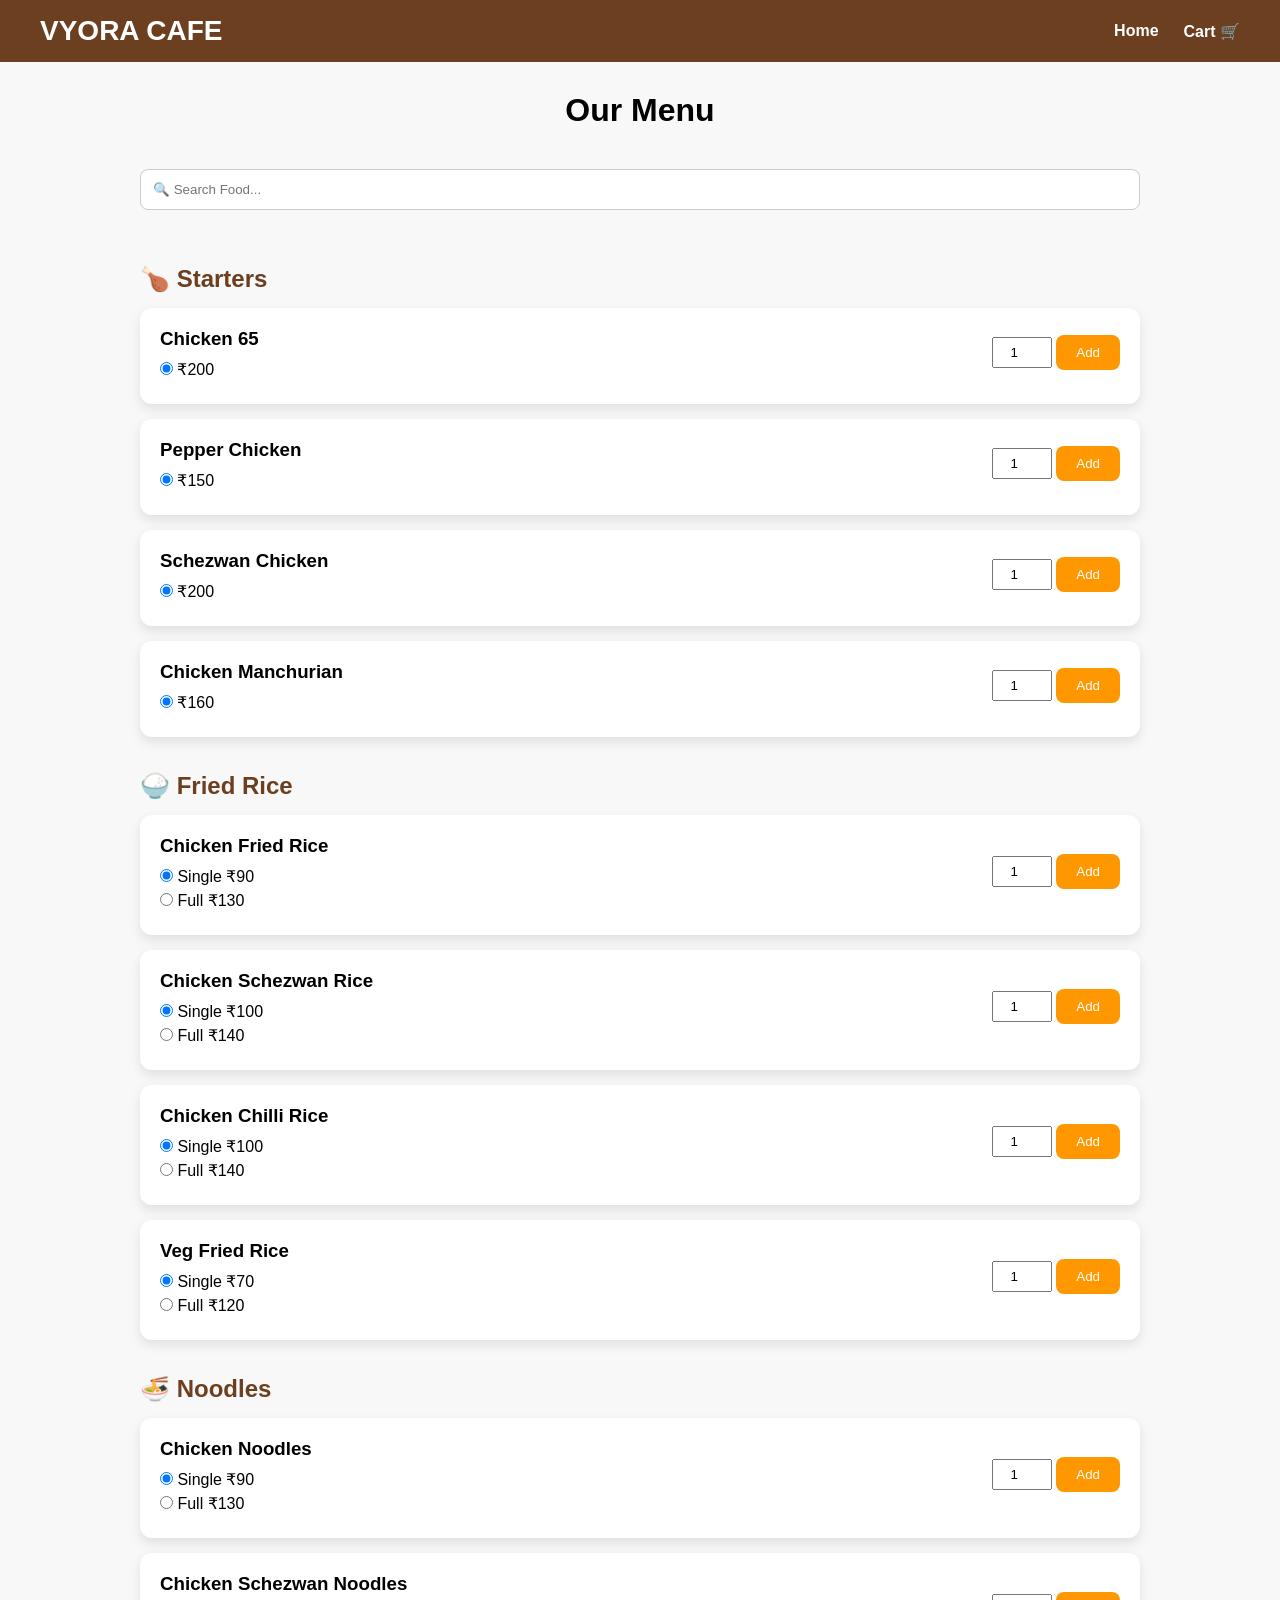
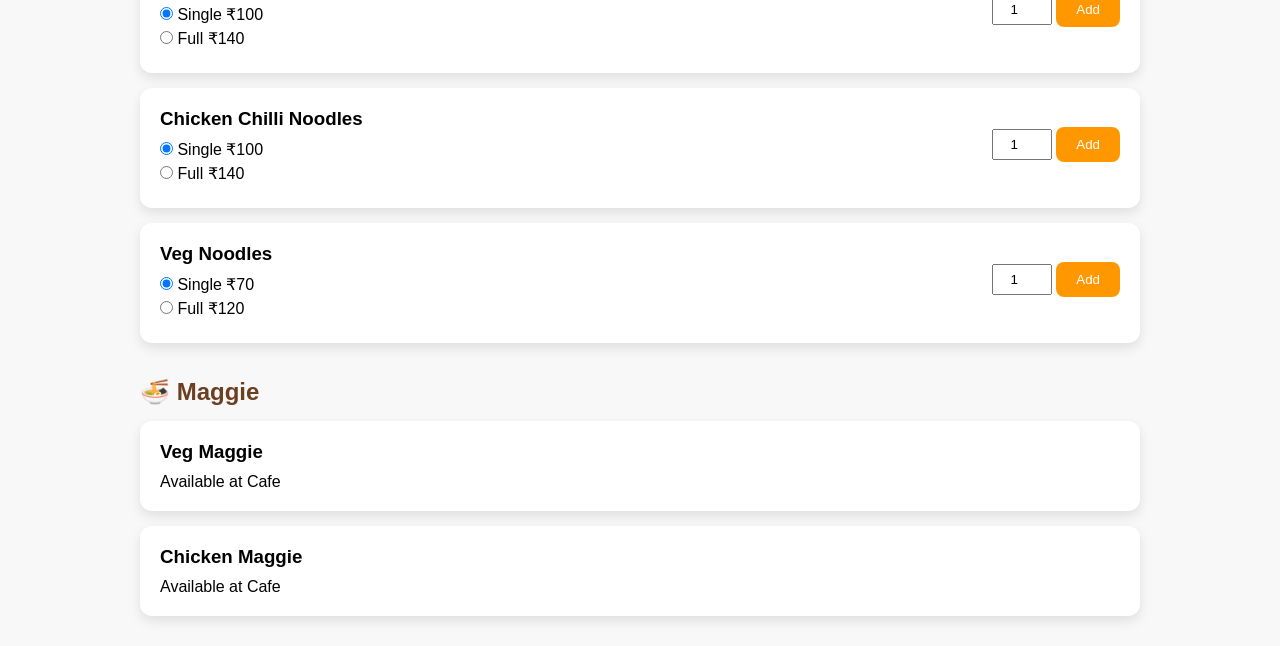
==== menu.html @ 278d0631 "Initial commit" ====
<!DOCTYPE html>
<html lang="en">
<head>
<meta charset="UTF-8">
<meta name="viewport" content="width=device-width, initial-scale=1.0">
<title>Vyora Cafe - Menu</title>

<link rel="stylesheet" href="css/style.css">
</head>

<body>

<nav>
    <div class="logo">VYORA CAFE</div>

    <ul>
        <li><a href="index.html">Home</a></li>
        <li><a href="cart.html">Cart 🛒</a></li>
    </ul>
</nav>

<div class="menu-container">

<h1>Our Menu</h1>

<input type="text" class="search" placeholder="🔍 Search Food...">

<!-- ================= STARTERS ================= -->

<h2>🍗 Starters</h2>

<div class="food-card">
<div>
<h3>Chicken 65</h3>
<label><input type="radio" name="c65" checked> ₹200</label>
</div>

<div>
<input type="number" id="qty1" value="1" min="1">
<button onclick="addFood('Chicken 65','c65',200,200,'qty1')">Add</button>
</div>
</div>

<div class="food-card">
<div>
<h3>Pepper Chicken</h3>
<label><input type="radio" name="pepper" checked> ₹150</label>
</div>

<div>
<input type="number" id="qty2" value="1" min="1">
<button onclick="addFood('Pepper Chicken','pepper',150,150,'qty2')">Add</button>
</div>
</div>

<div class="food-card">
<div>
<h3>Schezwan Chicken</h3>
<label><input type="radio" name="schez" checked> ₹200</label>
</div>

<div>
<input type="number" id="qty3" value="1" min="1">
<button onclick="addFood('Schezwan Chicken','schez',200,200,'qty3')">Add</button>
</div>
</div>

<div class="food-card">
<div>
<h3>Chicken Manchurian</h3>
<label><input type="radio" name="cman" checked> ₹160</label>
</div>

<div>
<input type="number" id="qty4" value="1" min="1">
<button onclick="addFood('Chicken Manchurian','cman',160,160,'qty4')">Add</button>
</div>
</div>

<!-- ================= FRIED RICE ================= -->

<h2>🍚 Fried Rice</h2>

<div class="food-card">
<div>
<h3>Chicken Fried Rice</h3>

<label>
<input type="radio" name="cfrice" value="Single" checked>
Single ₹90
</label>

<label>
<input type="radio" name="cfrice" value="Full">
Full ₹130
</label>

</div>

<div>
<input type="number" id="qty5" value="1" min="1">
<button onclick="addFood('Chicken Fried Rice','cfrice',90,130,'qty5')">Add</button>
</div>
</div>

<div class="food-card">
<div>
<h3>Chicken Schezwan Rice</h3>

<label>
<input type="radio" name="csrice" value="Single" checked>
Single ₹100
</label>

<label>
<input type="radio" name="csrice" value="Full">
Full ₹140
</label>

</div>

<div>
<input type="number" id="qty6" value="1" min="1">
<button onclick="addFood('Chicken Schezwan Rice','csrice',100,140,'qty6')">Add</button>
</div>
</div>

<div class="food-card">
<div>
<h3>Chicken Chilli Rice</h3>

<label>
<input type="radio" name="ccrice" value="Single" checked>
Single ₹100
</label>

<label>
<input type="radio" name="ccrice" value="Full">
Full ₹140
</label>

</div>

<div>
<input type="number" id="qty7" value="1" min="1">
<button onclick="addFood('Chicken Chilli Rice','ccrice',100,140,'qty7')">Add</button>
</div>
</div>

<div class="food-card">
<div>
<h3>Veg Fried Rice</h3>

<label>
<input type="radio" name="vfrice" value="Single" checked>
Single ₹70
</label>

<label>
<input type="radio" name="vfrice" value="Full">
Full ₹120
</label>

</div>

<div>
<input type="number" id="qty8" value="1" min="1">
<button onclick="addFood('Veg Fried Rice','vfrice',70,120,'qty8')">Add</button>
</div>
</div>

<!-- ================= NOODLES ================= -->

<h2>🍜 Noodles</h2>

<div class="food-card">
<div>
<h3>Chicken Noodles</h3>

<label>
<input type="radio" name="cnoodle" value="Single" checked>
Single ₹90
</label>

<label>
<input type="radio" name="cnoodle" value="Full">
Full ₹130
</label>

</div>

<div>
<input type="number" id="qty9" value="1" min="1">
<button onclick="addFood('Chicken Noodles','cnoodle',90,130,'qty9')">Add</button>
</div>
</div>

<div class="food-card">
<div>
<h3>Chicken Schezwan Noodles</h3>

<label>
<input type="radio" name="csnoodle" value="Single" checked>
Single ₹100
</label>

<label>
<input type="radio" name="csnoodle" value="Full">
Full ₹140
</label>

</div>

<div>
<input type="number" id="qty10" value="1" min="1">
<button onclick="addFood('Chicken Schezwan Noodles','csnoodle',100,140,'qty10')">Add</button>
</div>
</div>

<div class="food-card">
<div>
<h3>Chicken Chilli Noodles</h3>

<label>
<input type="radio" name="ccnoodle" value="Single" checked>
Single ₹100
</label>

<label>
<input type="radio" name="ccnoodle" value="Full">
Full ₹140
</label>

</div>

<div>
<input type="number" id="qty11" value="1" min="1">
<button onclick="addFood('Chicken Chilli Noodles','ccnoodle',100,140,'qty11')">Add</button>
</div>
</div>

<div class="food-card">
<div>
<h3>Veg Noodles</h3>

<label>
<input type="radio" name="vnoodle" value="Single" checked>
Single ₹70
</label>

<label>
<input type="radio" name="vnoodle" value="Full">
Full ₹120
</label>

</div>

<div>
<input type="number" id="qty12" value="1" min="1">
<button onclick="addFood('Veg Noodles','vnoodle',70,120,'qty12')">Add</button>
</div>
</div>

<!-- ================= MAGGIE ================= -->

<h2>🍜 Maggie</h2>

<div class="food-card">
<div>
<h3>Veg Maggie</h3>
<p>Available at Cafe</p>
</div>
</div>

<div class="food-card">
<div>
<h3>Chicken Maggie</h3>
<p>Available at Cafe</p>
</div>
</div>

</div>

<script src="js/menu.js"></script>

</body>
</html>
---- css/style.css ----
*{
    margin:0;
    padding:0;
    box-sizing:border-box;
    font-family:Arial, Helvetica, sans-serif;
}

body{
    background:#f8f8f8;
}

/* Navbar */

nav{
    background:#6b3f20;
    color:white;
    padding:15px 40px;
    display:flex;
    justify-content:space-between;
    align-items:center;
}

.logo{
    font-size:28px;
    font-weight:bold;
}

nav ul{
    list-style:none;
    display:flex;
}

nav ul li{
    margin-left:25px;
}

nav ul li a{
    color:white;
    text-decoration:none;
    font-weight:bold;
}

/* Hero */

.hero{
    height:85vh;
    background:#f5efe8;

    display:flex;
    flex-direction:column;
    justify-content:center;
    align-items:center;
    text-align:center;
}

.hero h1{
    font-size:60px;
    color:#6b3f20;
}

.hero p{
    font-size:25px;
    color:#444;
    margin:20px 0;
}

.btn{
    background:#ff9800;
    color:white;
    text-decoration:none;
    padding:14px 30px;
    border-radius:8px;
    font-size:18px;
    border:none;
    cursor:pointer;
}

.btn:hover{
    background:#ff6f00;
}

/* Categories */

.category{
    padding:50px;
}

.category h2{
    text-align:center;
    margin-bottom:25px;
}

.cards{
    display:grid;
    grid-template-columns:repeat(auto-fit,minmax(180px,1fr));
    gap:20px;
}

.card{
    background:white;
    padding:30px;
    text-align:center;
    border-radius:12px;
    box-shadow:0 0 10px rgba(0,0,0,.15);
    font-size:22px;
    transition:.3s;
}

.card:hover{
    transform:scale(1.05);
}

/* Menu */

.menu-container{
    width:90%;
    max-width:1000px;
    margin:30px auto;
}

.menu-container h1{
    text-align:center;
    margin-bottom:20px;
}

.menu-container h2{
    margin-top:35px;
    color:#6b3f20;
}

.search{
    width:100%;
    padding:12px;
    margin:20px 0;
    border-radius:8px;
    border:1px solid #ccc;
}

/* Food Card */

.food-card{
    background:white;
    margin:15px 0;
    padding:20px;
    border-radius:12px;
    display:flex;
    justify-content:space-between;
    align-items:center;
    box-shadow:0 5px 12px rgba(0,0,0,.1);
}

.food-card h3{
    margin-bottom:10px;
}

.food-card label{
    display:block;
    margin:5px 0;
}

.food-card input[type="number"]{
    width:60px;
    padding:6px;
    margin-bottom:10px;
    text-align:center;
}

.food-card button{
    background:#ff9800;
    color:white;
    border:none;
    padding:10px 20px;
    border-radius:8px;
    cursor:pointer;
}

.food-card button:hover{
    background:#ff6f00;
}

/* Cart */

.cart-item{
    background:white;
    margin:15px 0;
    padding:20px;
    border-radius:10px;
    display:flex;
    justify-content:space-between;
    align-items:center;
    box-shadow:0 0 10px rgba(0,0,0,.1);
}

.total{
    text-align:right;
    margin-top:20px;
    font-size:24px;
    font-weight:bold;
}

/* Form */

form{
    background:white;
    padding:25px;
    border-radius:10px;
    box-shadow:0 0 10px rgba(0,0,0,.1);
}

form input,
form textarea,
form select{
    width:100%;
    padding:12px;
    margin:10px 0;
    border-radius:8px;
    border:1px solid #ccc;
}

footer{
    background:#6b3f20;
    color:white;
    text-align:center;
    padding:20px;
    margin-top:50px;
}

/* Mobile */

@media(max-width:768px){

nav{
    flex-direction:column;
}

nav ul{
    margin-top:10px;
}

.food-card{
    flex-direction:column;
    align-items:flex-start;
}

.food-card div:last-child{
    margin-top:15px;
}

.hero h1{
    font-size:34px;
}

.hero p{
    font-size:18px;
}

}
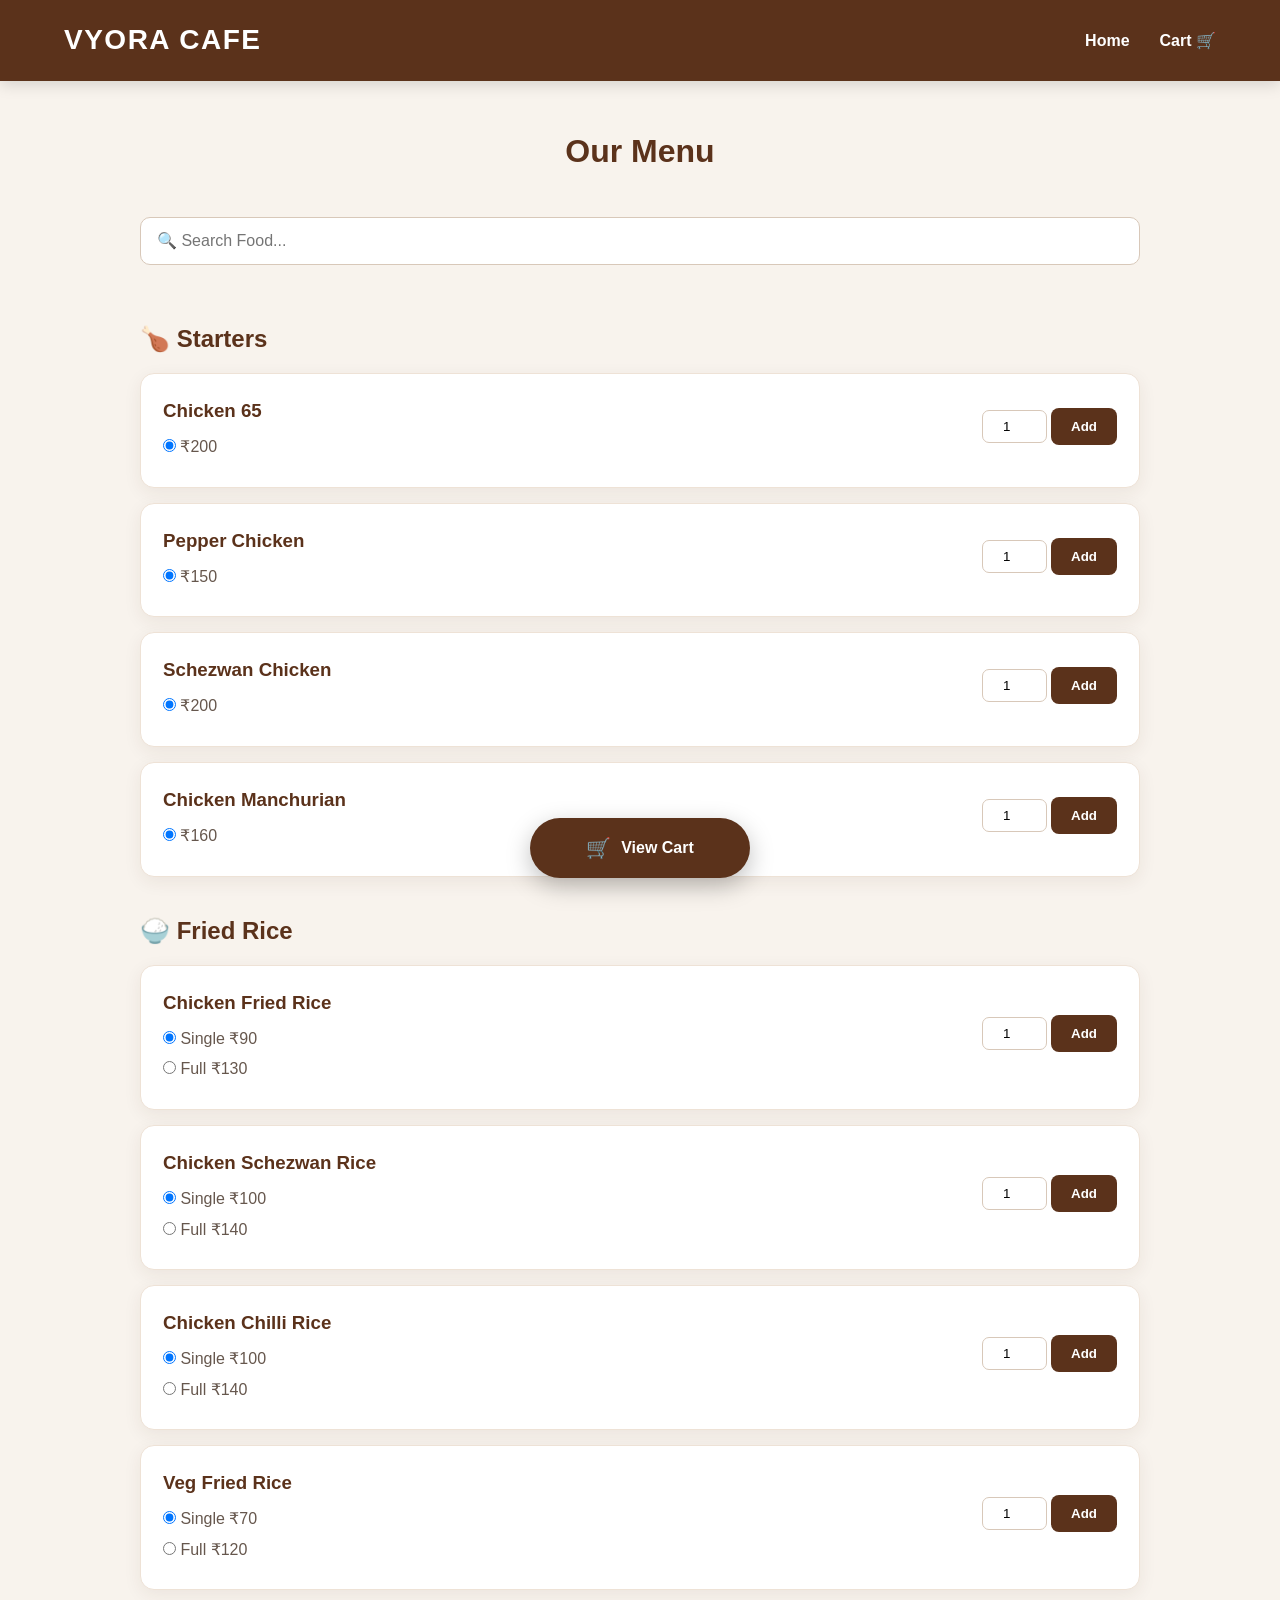
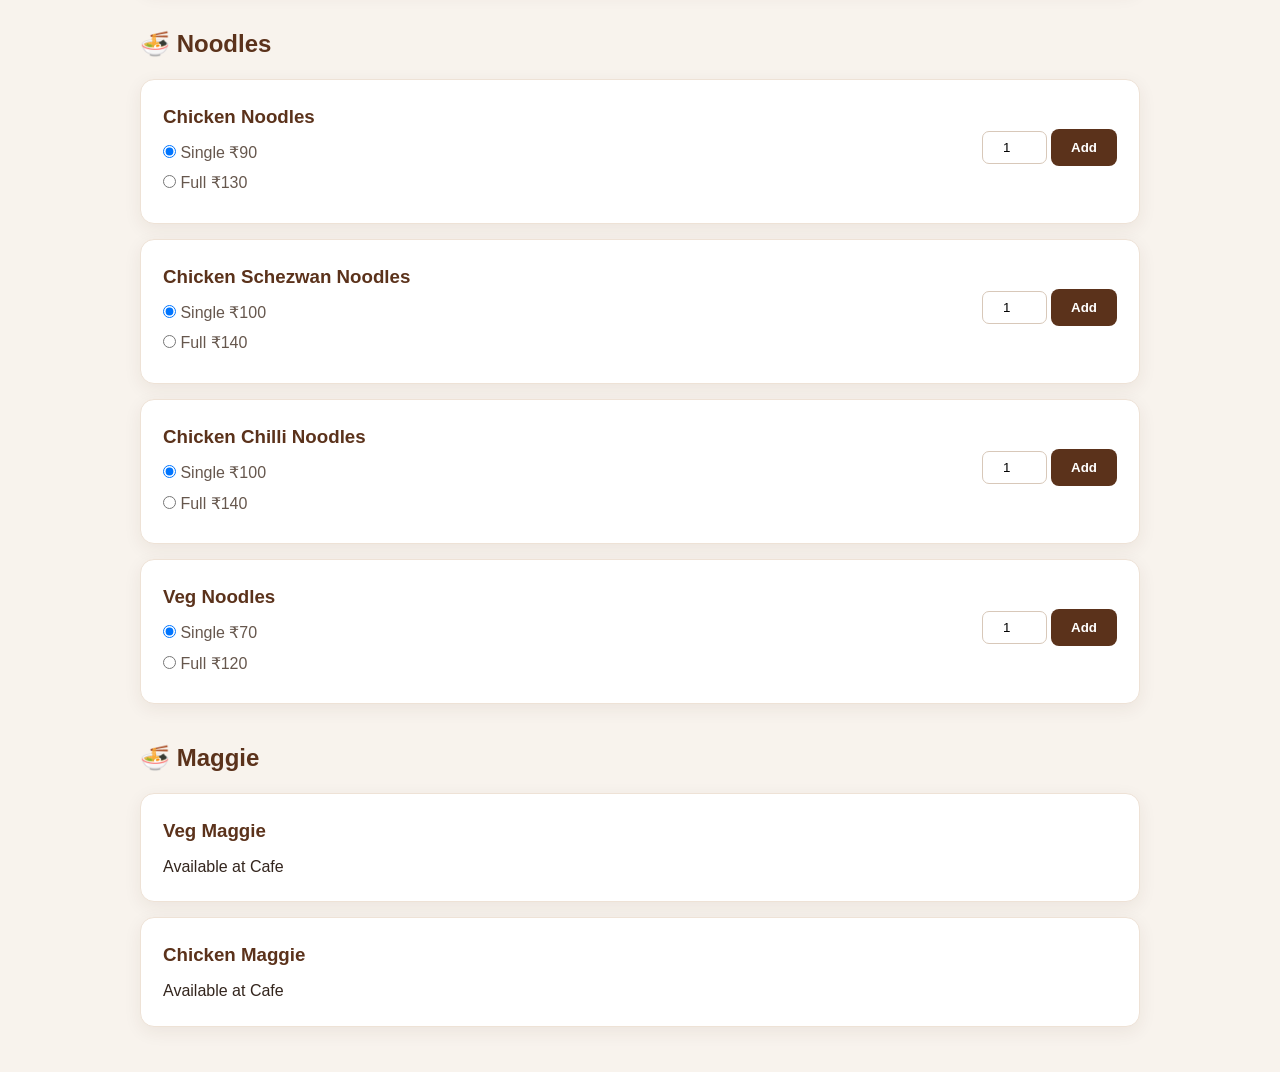
==== commit 9f1f0447: "Improve website design and menu cart" ====
--- a/menu.html
+++ b/menu.html
@@ -281,6 +281,12 @@
 
 </div>
 
+<!-- Floating Cart -->
+<a href="cart.html" class="floating-cart">
+    <span>🛒</span>
+    <span>View Cart</span>
+</a>
+
 <script src="js/menu.js"></script>
 
 </body>
--- a/css/style.css
+++ b/css/style.css
@@ -1,257 +1,836 @@
-*{
-    margin:0;
-    padding:0;
-    box-sizing:border-box;
-    font-family:Arial, Helvetica, sans-serif;
-}
-
-body{
-    background:#f8f8f8;
-}
-
-/* Navbar */
-
-nav{
-    background:#6b3f20;
-    color:white;
-    padding:15px 40px;
-    display:flex;
-    justify-content:space-between;
-    align-items:center;
-}
-
-.logo{
-    font-size:28px;
-    font-weight:bold;
-}
-
-nav ul{
-    list-style:none;
-    display:flex;
-}
-
-nav ul li{
-    margin-left:25px;
-}
-
-nav ul li a{
-    color:white;
-    text-decoration:none;
-    font-weight:bold;
-}
-
-/* Hero */
-
-.hero{
-    height:85vh;
-    background:#f5efe8;
-
-    display:flex;
-    flex-direction:column;
-    justify-content:center;
-    align-items:center;
-    text-align:center;
-}
-
-.hero h1{
-    font-size:60px;
-    color:#6b3f20;
-}
-
-.hero p{
-    font-size:25px;
-    color:#444;
-    margin:20px 0;
-}
-
-.btn{
-    background:#ff9800;
-    color:white;
-    text-decoration:none;
-    padding:14px 30px;
-    border-radius:8px;
-    font-size:18px;
-    border:none;
-    cursor:pointer;
-}
-
-.btn:hover{
-    background:#ff6f00;
-}
-
-/* Categories */
-
-.category{
-    padding:50px;
-}
-
-.category h2{
-    text-align:center;
-    margin-bottom:25px;
-}
-
-.cards{
-    display:grid;
-    grid-template-columns:repeat(auto-fit,minmax(180px,1fr));
-    gap:20px;
-}
-
-.card{
-    background:white;
-    padding:30px;
-    text-align:center;
-    border-radius:12px;
-    box-shadow:0 0 10px rgba(0,0,0,.15);
-    font-size:22px;
-    transition:.3s;
-}
-
-.card:hover{
-    transform:scale(1.05);
-}
-
-/* Menu */
-
-.menu-container{
-    width:90%;
-    max-width:1000px;
-    margin:30px auto;
-}
-
-.menu-container h1{
-    text-align:center;
-    margin-bottom:20px;
-}
-
-.menu-container h2{
-    margin-top:35px;
-    color:#6b3f20;
-}
-
-.search{
-    width:100%;
-    padding:12px;
-    margin:20px 0;
-    border-radius:8px;
-    border:1px solid #ccc;
-}
-
-/* Food Card */
-
-.food-card{
-    background:white;
-    margin:15px 0;
-    padding:20px;
-    border-radius:12px;
-    display:flex;
-    justify-content:space-between;
-    align-items:center;
-    box-shadow:0 5px 12px rgba(0,0,0,.1);
-}
-
-.food-card h3{
-    margin-bottom:10px;
-}
-
-.food-card label{
-    display:block;
-    margin:5px 0;
-}
-
-.food-card input[type="number"]{
-    width:60px;
-    padding:6px;
-    margin-bottom:10px;
-    text-align:center;
-}
-
-.food-card button{
-    background:#ff9800;
-    color:white;
-    border:none;
-    padding:10px 20px;
-    border-radius:8px;
-    cursor:pointer;
-}
-
-.food-card button:hover{
-    background:#ff6f00;
-}
-
-/* Cart */
-
-.cart-item{
-    background:white;
-    margin:15px 0;
-    padding:20px;
-    border-radius:10px;
-    display:flex;
-    justify-content:space-between;
-    align-items:center;
-    box-shadow:0 0 10px rgba(0,0,0,.1);
-}
-
-.total{
-    text-align:right;
-    margin-top:20px;
-    font-size:24px;
-    font-weight:bold;
-}
-
-/* Form */
-
-form{
-    background:white;
-    padding:25px;
-    border-radius:10px;
-    box-shadow:0 0 10px rgba(0,0,0,.1);
+/* ================================
+   VYORA CAFE - MAIN STYLESHEET
+   ================================ */
+
+* {
+    margin: 0;
+    padding: 0;
+    box-sizing: border-box;
+}
+
+html {
+    scroll-behavior: smooth;
+}
+
+body {
+    font-family: Arial, Helvetica, sans-serif;
+    background: #f8f3ed;
+    color: #33251d;
+    line-height: 1.6;
+}
+
+
+/* ================================
+   NAVIGATION
+   ================================ */
+
+.navbar,
+nav {
+    background: #5b321b;
+    color: white;
+    padding: 18px 5%;
+    display: flex;
+    justify-content: space-between;
+    align-items: center;
+    position: sticky;
+    top: 0;
+    z-index: 1000;
+    box-shadow: 0 3px 15px rgba(0, 0, 0, 0.15);
+}
+
+.logo {
+    font-size: 28px;
+    font-weight: 800;
+    letter-spacing: 1.5px;
+}
+
+.logo span {
+    color: #e6b566;
+}
+
+.nav-links,
+nav ul {
+    list-style: none;
+    display: flex;
+    align-items: center;
+    gap: 30px;
+}
+
+.nav-links a,
+nav ul li a {
+    color: white;
+    text-decoration: none;
+    font-size: 16px;
+    font-weight: 600;
+    position: relative;
+    transition: 0.3s ease;
+}
+
+.nav-links a::after,
+nav ul li a::after {
+    content: "";
+    position: absolute;
+    left: 0;
+    bottom: -7px;
+    width: 0;
+    height: 2px;
+    background: #e6b566;
+    transition: 0.3s ease;
+}
+
+.nav-links a:hover,
+nav ul li a:hover {
+    color: #e6b566;
+}
+
+.nav-links a:hover::after,
+nav ul li a:hover::after {
+    width: 100%;
+}
+
+.nav-links .active {
+    color: #e6b566;
+}
+
+
+/* ================================
+   HERO SECTION
+   ================================ */
+
+.hero {
+    min-height: 76vh;
+    padding: 80px 7%;
+    display: flex;
+    align-items: center;
+    justify-content: center;
+    text-align: center;
+
+    background:
+        radial-gradient(
+            circle at top right,
+            rgba(230, 181, 102, 0.18),
+            transparent 35%
+        ),
+        linear-gradient(
+            135deg,
+            #f8f3ed,
+            #eee1d2
+        );
+
+    position: relative;
+    overflow: hidden;
+}
+
+.hero::before {
+    content: "☕";
+    position: absolute;
+    font-size: 180px;
+    opacity: 0.035;
+    top: 20px;
+    right: 5%;
+    transform: rotate(15deg);
+}
+
+.hero::after {
+    content: "🍽️";
+    position: absolute;
+    font-size: 150px;
+    opacity: 0.035;
+    bottom: 10px;
+    left: 5%;
+    transform: rotate(-15deg);
+}
+
+.hero-content {
+    max-width: 1000px;
+    position: relative;
+    z-index: 2;
+    animation: fadeUp 0.9s ease;
+}
+
+.hero-tagline {
+    color: #9a6a3a;
+    font-size: 15px;
+    font-weight: 700;
+    letter-spacing: 3px;
+    margin-bottom: 18px;
+}
+
+.hero h1 {
+    color: #5b321b;
+    font-size: clamp(48px, 7vw, 82px);
+    line-height: 1.05;
+    font-weight: 800;
+    margin-bottom: 25px;
+}
+
+.hero h1 span {
+    color: #9a6333;
+}
+
+.hero-description {
+    max-width: 780px;
+    margin: 0 auto 32px;
+    color: #66574d;
+    font-size: 19px;
+}
+
+.hero-buttons {
+    display: flex;
+    justify-content: center;
+    align-items: center;
+    gap: 15px;
+    flex-wrap: wrap;
+}
+
+
+/* ================================
+   BUTTONS
+   ================================ */
+
+.btn {
+    display: inline-block;
+    background: #5b321b;
+    color: white;
+    text-decoration: none;
+    padding: 14px 28px;
+    border-radius: 8px;
+    font-size: 16px;
+    font-weight: 700;
+    border: 2px solid #5b321b;
+    cursor: pointer;
+    transition: 0.3s ease;
+}
+
+.btn:hover {
+    background: #7a4828;
+    border-color: #7a4828;
+    transform: translateY(-2px);
+    box-shadow: 0 8px 20px rgba(91, 50, 27, 0.2);
+}
+
+.btn-outline {
+    display: inline-block;
+    background: transparent;
+    color: #5b321b;
+    text-decoration: none;
+    padding: 14px 28px;
+    border-radius: 8px;
+    font-size: 16px;
+    font-weight: 700;
+    border: 2px solid #5b321b;
+    transition: 0.3s ease;
+}
+
+.btn-outline:hover {
+    background: #5b321b;
+    color: white;
+    transform: translateY(-2px);
+}
+
+
+/* ================================
+   FEATURES
+   ================================ */
+
+.features {
+    max-width: 1150px;
+    margin: -35px auto 0;
+    padding: 0 25px 70px;
+
+    display: grid;
+    grid-template-columns: repeat(3, 1fr);
+    gap: 22px;
+
+    position: relative;
+    z-index: 5;
+}
+
+.feature-card {
+    background: rgba(255, 255, 255, 0.95);
+    padding: 30px 25px;
+    text-align: center;
+    border-radius: 14px;
+
+    box-shadow: 0 10px 30px rgba(70, 42, 24, 0.09);
+
+    transition: 0.3s ease;
+}
+
+.feature-card:hover {
+    transform: translateY(-6px);
+    box-shadow: 0 15px 35px rgba(70, 42, 24, 0.14);
+}
+
+.feature-icon {
+    width: 58px;
+    height: 58px;
+    margin: 0 auto 15px;
+
+    display: flex;
+    justify-content: center;
+    align-items: center;
+
+    background: #f3e5d4;
+    border-radius: 50%;
+
+    font-size: 27px;
+}
+
+.feature-card h3 {
+    color: #5b321b;
+    font-size: 19px;
+    margin-bottom: 8px;
+}
+
+.feature-card p {
+    color: #76675c;
+    font-size: 14px;
+}
+
+
+/* ================================
+   SECTION HEADING
+   ================================ */
+
+.category {
+    padding: 80px 6%;
+    max-width: 1250px;
+    margin: auto;
+}
+
+.section-heading {
+    text-align: center;
+    margin-bottom: 45px;
+}
+
+.small-title {
+    color: #a16b3b;
+    font-size: 13px;
+    font-weight: 800;
+    letter-spacing: 3px;
+    margin-bottom: 8px;
+}
+
+.section-heading h2,
+.category h2 {
+    color: #5b321b;
+    font-size: 38px;
+    margin-bottom: 8px;
+}
+
+.section-heading > p:last-child {
+    color: #77695f;
+    font-size: 16px;
+}
+
+
+/* ================================
+   CATEGORY CARDS
+   ================================ */
+
+.cards {
+    display: grid;
+    grid-template-columns: repeat(4, 1fr);
+    gap: 22px;
+}
+
+.card {
+    display: block;
+    background: white;
+    padding: 35px 20px;
+    text-align: center;
+    border-radius: 15px;
+
+    color: #33251d;
+    text-decoration: none;
+
+    border: 1px solid #eee2d6;
+    box-shadow: 0 8px 25px rgba(70, 42, 24, 0.07);
+
+    transition: 0.3s ease;
+}
+
+.card:hover {
+    transform: translateY(-8px);
+    border-color: #d6b184;
+    box-shadow: 0 15px 35px rgba(70, 42, 24, 0.13);
+}
+
+.card-icon {
+    font-size: 48px;
+    margin-bottom: 15px;
+}
+
+.card h3 {
+    color: #5b321b;
+    font-size: 20px;
+    margin-bottom: 5px;
+}
+
+.card p {
+    color: #88786c;
+    font-size: 14px;
+}
+
+
+/* ================================
+   CALL TO ACTION
+   ================================ */
+
+.cta {
+    margin: 30px 6% 80px;
+    padding: 65px 25px;
+    text-align: center;
+
+    background: #5b321b;
+    color: white;
+    border-radius: 20px;
+
+    box-shadow: 0 15px 40px rgba(70, 42, 24, 0.18);
+}
+
+.cta h2 {
+    font-size: 32px;
+    margin-bottom: 10px;
+}
+
+.cta p {
+    color: #ead9c8;
+    margin-bottom: 25px;
+}
+
+.cta .btn {
+    background: #e6b566;
+    color: #4b2a17;
+    border-color: #e6b566;
+}
+
+.cta .btn:hover {
+    background: #f0c985;
+    border-color: #f0c985;
+}
+
+
+/* ================================
+   MENU PAGE
+   ================================ */
+
+.menu-container {
+    width: 90%;
+    max-width: 1000px;
+    margin: 45px auto;
+}
+
+.menu-container h1 {
+    text-align: center;
+    color: #5b321b;
+    margin-bottom: 20px;
+}
+
+.menu-container h2 {
+    margin-top: 35px;
+    margin-bottom: 15px;
+    color: #5b321b;
+}
+
+.search {
+    width: 100%;
+    padding: 14px 16px;
+    margin: 20px 0;
+    border-radius: 10px;
+    border: 1px solid #d8c8b9;
+    background: white;
+    font-size: 16px;
+    outline: none;
+    transition: 0.3s;
+}
+
+.search:focus {
+    border-color: #9a6333;
+    box-shadow: 0 0 0 3px rgba(154, 99, 51, 0.1);
+}
+
+
+/* ================================
+   FOOD CARD
+   ================================ */
+
+.food-card {
+    background: white;
+    margin: 15px 0;
+    padding: 22px;
+    border-radius: 14px;
+
+    display: flex;
+    justify-content: space-between;
+    align-items: center;
+
+    border: 1px solid #eee2d6;
+    box-shadow: 0 5px 18px rgba(70, 42, 24, 0.07);
+
+    transition: 0.3s ease;
+}
+
+.food-card:hover {
+    transform: translateY(-3px);
+    box-shadow: 0 10px 25px rgba(70, 42, 24, 0.12);
+}
+
+.food-card h3 {
+    color: #5b321b;
+    margin-bottom: 8px;
+}
+
+.food-card label {
+    display: block;
+    margin: 5px 0;
+    color: #66574d;
+}
+
+.food-card input[type="number"] {
+    width: 65px;
+    padding: 8px;
+    margin-bottom: 10px;
+    text-align: center;
+    border: 1px solid #d8c8b9;
+    border-radius: 7px;
+}
+
+.food-card button {
+    background: #5b321b;
+    color: white;
+    border: none;
+    padding: 11px 20px;
+    border-radius: 8px;
+    cursor: pointer;
+    font-weight: 600;
+    transition: 0.3s ease;
+}
+
+.food-card button:hover {
+    background: #7a4828;
+    transform: translateY(-2px);
+}
+
+
+/* ================================
+   CART
+   ================================ */
+
+.cart-item {
+    background: white;
+    margin: 15px 0;
+    padding: 20px;
+    border-radius: 12px;
+
+    display: flex;
+    justify-content: space-between;
+    align-items: center;
+
+    border: 1px solid #eee2d6;
+    box-shadow: 0 5px 15px rgba(70, 42, 24, 0.07);
+}
+
+.total {
+    text-align: right;
+    margin-top: 20px;
+    font-size: 24px;
+    font-weight: bold;
+    color: #5b321b;
+}
+
+
+/* ================================
+   FORMS / CHECKOUT
+   ================================ */
+
+form {
+    background: white;
+    padding: 30px;
+    border-radius: 14px;
+
+    border: 1px solid #eee2d6;
+    box-shadow: 0 8px 25px rgba(70, 42, 24, 0.08);
 }
 
 form input,
 form textarea,
-form select{
-    width:100%;
-    padding:12px;
-    margin:10px 0;
-    border-radius:8px;
-    border:1px solid #ccc;
-}
-
-footer{
-    background:#6b3f20;
-    color:white;
-    text-align:center;
-    padding:20px;
-    margin-top:50px;
-}
+form select {
+    width: 100%;
+    padding: 13px 14px;
+    margin: 10px 0;
+
+    border-radius: 8px;
+    border: 1px solid #d8c8b9;
+
+    font-size: 15px;
+    outline: none;
+}
+
+form input:focus,
+form textarea:focus,
+form select:focus {
+    border-color: #9a6333;
+    box-shadow: 0 0 0 3px rgba(154, 99, 51, 0.1);
+}
+
+
+/* ================================
+   FOOTER
+   ================================ */
+
+footer {
+    background: #3d2415;
+    color: white;
+    text-align: center;
+    padding: 35px 20px;
+    margin-top: 30px;
+}
+
+.footer-logo {
+    font-size: 23px;
+    font-weight: 800;
+    letter-spacing: 2px;
+    margin-bottom: 8px;
+}
+
+footer p {
+    color: #d9c8b8;
+    font-size: 14px;
+}
+
+footer .copyright {
+    margin-top: 15px;
+    color: #a99686;
+    font-size: 12px;
+}
+
+
+/* ================================
+   ANIMATION
+   ================================ */
+
+@keyframes fadeUp {
+    from {
+        opacity: 0;
+        transform: translateY(25px);
+    }
+
+    to {
+        opacity: 1;
+        transform: translateY(0);
+    }
+}
+
+
+/* ================================
+   MOBILE
+   ================================ */
+
+@media (max-width: 900px) {
+
+    .cards {
+        grid-template-columns: repeat(2, 1fr);
+    }
+
+    .features {
+        grid-template-columns: 1fr;
+        max-width: 600px;
+    }
+
+    .hero {
+        min-height: 70vh;
+    }
+
+    .hero h1 {
+        font-size: 55px;
+    }
+}
+
+
+@media (max-width: 768px) {
+
+    .navbar,
+    nav {
+        padding: 15px 20px;
+    }
+
+    .logo {
+        font-size: 23px;
+    }
+
+    .nav-links,
+    nav ul {
+        gap: 18px;
+        margin-top: 10px;
+    }
+
+    .nav-links a,
+    nav ul li a {
+        font-size: 14px;
+    }
+
+    .navbar,
+    nav {
+        flex-direction: column;
+    }
+
+    .hero {
+        min-height: 70vh;
+        padding: 60px 20px;
+    }
+
+    .hero-tagline {
+        font-size: 12px;
+        letter-spacing: 2px;
+    }
+
+    .hero h1 {
+        font-size: 43px;
+    }
+
+    .hero-description {
+        font-size: 16px;
+    }
+
+    .hero-buttons {
+        flex-direction: column;
+        width: 100%;
+    }
+
+    .btn,
+    .btn-outline {
+        width: 100%;
+        max-width: 260px;
+        text-align: center;
+    }
+
+    .features {
+        margin-top: -20px;
+        padding: 0 20px 50px;
+    }
+
+    .category {
+        padding: 55px 20px;
+    }
+
+    .section-heading h2,
+    .category h2 {
+        font-size: 30px;
+    }
+
+    .cards {
+        grid-template-columns: 1fr 1fr;
+        gap: 14px;
+    }
+
+    .card {
+        padding: 25px 12px;
+    }
+
+    .card-icon {
+        font-size: 40px;
+    }
+
+    .cta {
+        margin: 20px 20px 55px;
+        padding: 45px 20px;
+    }
+
+    .cta h2 {
+        font-size: 25px;
+    }
+
+    .food-card {
+        flex-direction: column;
+        align-items: flex-start;
+    }
+
+    .food-card div:last-child {
+        margin-top: 15px;
+    }
+}
+
+
+@media (max-width: 450px) {
+
+    .logo {
+        font-size: 21px;
+    }
+
+    .nav-links,
+    nav ul {
+        gap: 12px;
+    }
+
+    .hero h1 {
+        font-size: 36px;
+    }
+
+    .cards {
+        grid-template-columns: 1fr;
+    }
+
+    .feature-card {
+        padding: 25px 18px;
+    }
+}
+
+
+
+/* ================================
+   FLOATING CART BUTTON
+   ================================ */
+
+.floating-cart {
+    position: fixed;
+    bottom: 22px;
+    left: 50%;
+    transform: translateX(-50%);
+
+    display: flex;
+    align-items: center;
+    justify-content: center;
+    gap: 10px;
+
+    width: 220px;
+    padding: 14px 22px;
+
+    background: #5b321b;
+    color: white;
+
+    text-decoration: none;
+    font-size: 16px;
+    font-weight: 700;
+
+    border-radius: 50px;
+
+    box-shadow: 0 8px 25px rgba(0, 0, 0, 0.25);
+
+    z-index: 9999;
+
+    transition: 0.25s ease;
+}
+
+.floating-cart:hover {
+    background: #7a4828;
+    transform: translateX(-50%) translateY(-3px);
+}
+
+.floating-cart span:first-child {
+    font-size: 20px;
+}
+
 
 /* Mobile */
 
-@media(max-width:768px){
-
-nav{
-    flex-direction:column;
-}
-
-nav ul{
-    margin-top:10px;
-}
-
-.food-card{
-    flex-direction:column;
-    align-items:flex-start;
-}
-
-.food-card div:last-child{
-    margin-top:15px;
-}
-
-.hero h1{
-    font-size:34px;
-}
-
-.hero p{
-    font-size:18px;
-}
-
+@media (max-width: 600px) {
+
+    .floating-cart {
+        bottom: 15px;
+        width: calc(100% - 40px);
+        max-width: 350px;
+        padding: 13px 20px;
+    }
 }
